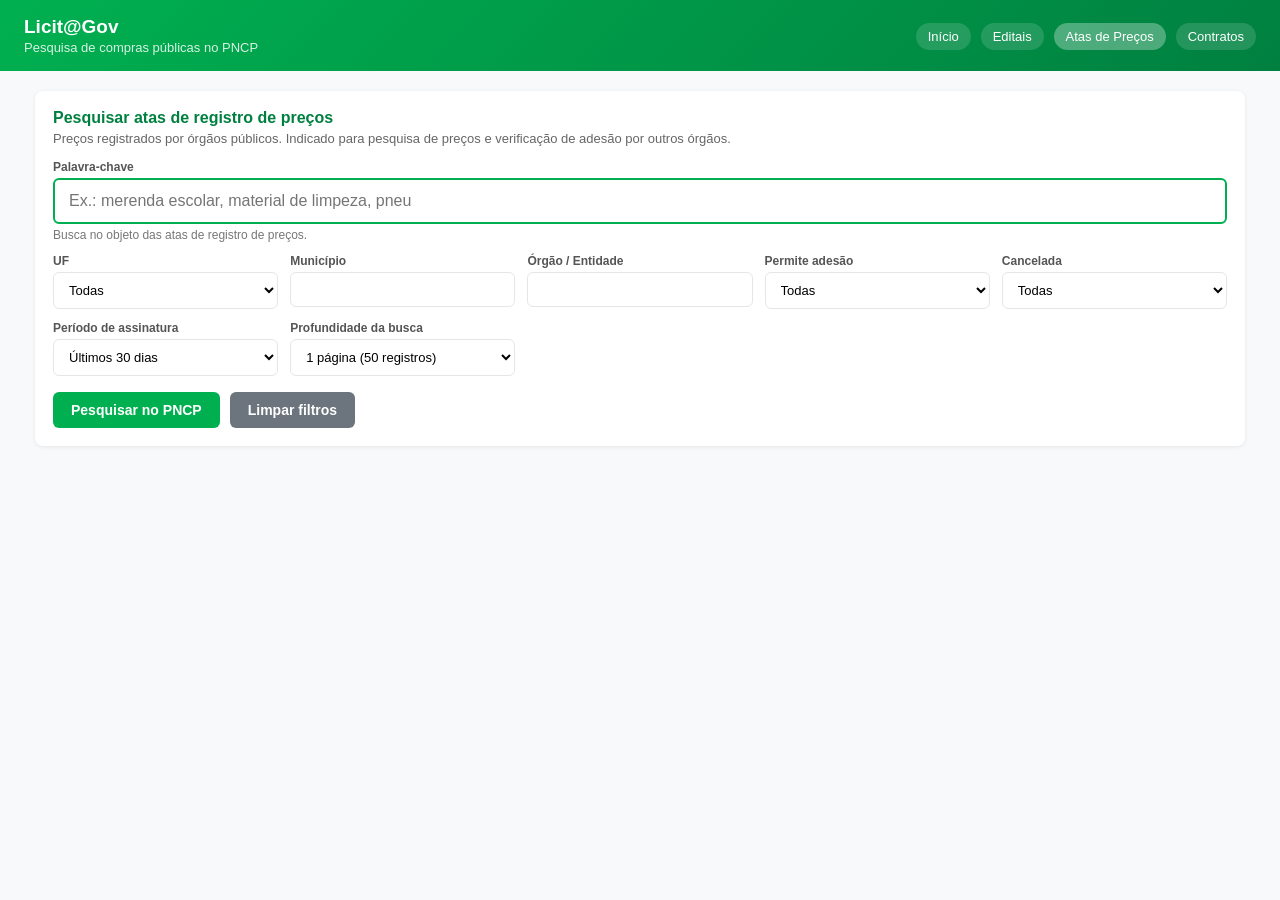
==== atas.html @ 56d68a2c "feat: demonstracao de pesquisa no PNCP no visual Licit@Gov Clone estatico das telas de consulta do P" ====
<!DOCTYPE html>
<html lang="pt-BR">
<head>
<meta charset="UTF-8">
<meta name="viewport" content="width=device-width, initial-scale=1.0">
<title>Atas de Registro de Preços — Licit@Gov</title>
<link rel="stylesheet" href="css/estilo.css">
</head>
<body>

<header class="topo">
    <h1>Licit@Gov <small>Pesquisa de compras públicas no PNCP</small></h1>
    <nav>
        <a href="index.html">Início</a>
        <a href="editais.html">Editais</a>
        <a href="atas.html" class="ativo">Atas de Preços</a>
        <a href="contratos.html">Contratos</a>
    </nav>
</header>

<main>

    <div class="card">
        <h2>Pesquisar atas de registro de preços</h2>
        <p class="sub">
            Preços registrados por órgãos públicos. Indicado para pesquisa de preços
            e verificação de adesão por outros órgãos.
        </p>

        <form id="form-filtros">
            <div id="filtros"></div>

            <div class="acoes">
                <button type="submit">Pesquisar no PNCP</button>
                <button type="button" class="sec" id="btn-limpar">Limpar filtros</button>
            </div>
        </form>
    </div>

</main>

<script src="js/filtros.js"></script>
<script>renderizarFiltros('ata');</script>

</body>
</html>
---- css/estilo.css ----
/* ====== Licit@Gov — estilo base ====== */

:root {
    --verde: #00B050;
    --verde-escuro: #008040;
    --cinza-claro: #B3BEB2;
    --fundo: #F8F9FA;
    --texto: #333;
    --borda: #E4E8E5;
    --sombra: 0 1px 4px rgba(0, 0, 0, .08);
}

* { box-sizing: border-box; }

body {
    margin: 0;
    font-family: "Segoe UI", Aptos, Inter, sans-serif;
    background: var(--fundo);
    color: var(--texto);
    font-size: 14px;
}

/* ---------- topo ---------- */

.topo {
    background: linear-gradient(135deg, var(--verde), var(--verde-escuro));
    color: #fff;
    padding: 16px 24px;
    display: flex;
    align-items: center;
    justify-content: space-between;
    flex-wrap: wrap;
    gap: 12px;
}

.topo h1 { margin: 0; font-size: 19px; font-weight: 600; }
.topo h1 small { font-weight: 400; opacity: .85; font-size: 13px; display: block; margin-top: 2px; }

.topo nav a {
    color: #fff;
    text-decoration: none;
    font-size: 13px;
    padding: 6px 12px;
    border-radius: 20px;
    background: rgba(255, 255, 255, .14);
    margin-left: 6px;
}
.topo nav a:hover, .topo nav a.ativo { background: rgba(255, 255, 255, .3); }

/* ---------- estrutura ---------- */

main { max-width: 1250px; margin: 0 auto; padding: 20px; }

.card {
    background: #fff;
    border-radius: 8px;
    box-shadow: var(--sombra);
    padding: 18px;
    margin-bottom: 18px;
}

.card h2 {
    margin: 0 0 4px;
    font-size: 16px;
    color: var(--verde-escuro);
}

.card p.sub { margin: 0 0 14px; font-size: 13px; color: #666; }

/* ---------- formulários ---------- */

.grid {
    display: grid;
    grid-template-columns: repeat(auto-fit, minmax(200px, 1fr));
    gap: 12px;
}

.campo { display: flex; flex-direction: column; gap: 4px; }
.campo label { font-size: 12px; font-weight: 600; color: #555; }
.campo.destaque { grid-column: 1 / -1; }
.campo.destaque input { font-size: 16px; padding: 12px 14px; border-width: 2px; }

input, select {
    padding: 9px 11px;
    border: 1px solid var(--borda);
    border-radius: 6px;
    font-size: 13px;
    font-family: inherit;
    background: #fff;
    width: 100%;
}

input:focus, select:focus {
    outline: none;
    border-color: var(--verde);
    box-shadow: 0 0 0 3px rgba(0, 176, 80, .12);
}

.campo.destaque input { border: 2px solid var(--verde); }

.acoes { margin-top: 16px; display: flex; gap: 10px; flex-wrap: wrap; }

button, .botao {
    padding: 10px 18px;
    border: none;
    border-radius: 6px;
    background: var(--verde);
    color: #fff;
    font-size: 14px;
    font-weight: 600;
    cursor: pointer;
    text-decoration: none;
    display: inline-block;
}

button.sec, .botao.sec { background: #6c757d; }
button:hover, .botao:hover { filter: brightness(.94); }
button:disabled { opacity: .5; cursor: not-allowed; }

/* ---------- tabelas ---------- */

.tabela-wrap { overflow-x: auto; }

table { width: 100%; border-collapse: collapse; font-size: 13px; }

th, td {
    text-align: left;
    padding: 10px 8px;
    border-bottom: 1px solid #EEE;
    vertical-align: top;
}

th {
    background: #F1F3F4;
    font-size: 11px;
    text-transform: uppercase;
    letter-spacing: .03em;
    color: #555;
    white-space: nowrap;
}

tbody tr:hover td { background: #FAFAFA; }

td.num { white-space: nowrap; font-variant-numeric: tabular-nums; }

/* ---------- avisos ---------- */

.aviso {
    background: #FFF8E1;
    border-left: 4px solid #FFC107;
    padding: 11px 14px;
    font-size: 13px;
    border-radius: 4px;
    margin-bottom: 14px;
    line-height: 1.5;
}

.aviso.ok { background: #E8F5E9; border-left-color: var(--verde); }
.aviso.erro { background: #FFEBEE; border-left-color: #E53935; }

/* ---------- utilidades ---------- */

.linha { display: flex; gap: 10px; align-items: center; flex-wrap: wrap; }
.espaco { flex: 1; }
.mudo { color: #777; font-size: 12px; }
.tag {
    display: inline-block;
    background: #E8F5E9;
    color: var(--verde-escuro);
    border-radius: 12px;
    padding: 2px 9px;
    font-size: 11px;
    font-weight: 600;
}
a { color: var(--verde-escuro); }
a.link { font-weight: 600; text-decoration: none; }
a.link:hover { text-decoration: underline; }

.carregando {
    display: inline-block;
    width: 14px; height: 14px;
    border: 2px solid #ddd;
    border-top-color: var(--verde);
    border-radius: 50%;
    animation: girar .7s linear infinite;
    vertical-align: -2px;
    margin-right: 6px;
}
@keyframes girar { to { transform: rotate(360deg); } }

/* ---------- página inicial ---------- */

.cartoes { display: grid; grid-template-columns: repeat(auto-fit, minmax(260px, 1fr)); gap: 16px; }

.cartao {
    background: #fff;
    border-radius: 8px;
    box-shadow: var(--sombra);
    padding: 22px;
    text-decoration: none;
    color: var(--texto);
    border-top: 4px solid var(--verde);
    transition: transform .12s ease, box-shadow .12s ease;
}

.cartao:hover { transform: translateY(-2px); box-shadow: 0 6px 16px rgba(0,0,0,.1); }
.cartao h3 { margin: 0 0 6px; color: var(--verde-escuro); font-size: 17px; }
.cartao p { margin: 0; font-size: 13px; color: #666; line-height: 1.5; }

/* ---------- detalhe ---------- */

.dados { display: grid; grid-template-columns: repeat(auto-fit, minmax(280px, 1fr)); gap: 14px; }
.dado { border-bottom: 1px solid #F0F0F0; padding-bottom: 8px; }
.dado .rotulo { font-size: 11px; text-transform: uppercase; color: #888; letter-spacing: .04em; }
.dado .valor { font-size: 14px; margin-top: 3px; word-break: break-word; }

.docs { margin: 0; padding-left: 18px; }
.docs li { margin-bottom: 6px; }

.paginacao { display: flex; gap: 8px; align-items: center; margin-top: 14px; flex-wrap: wrap; }

@media (max-width: 640px) {
    main { padding: 12px; }
    th { font-size: 10px; }
    td, th { padding: 8px 6px; }
}
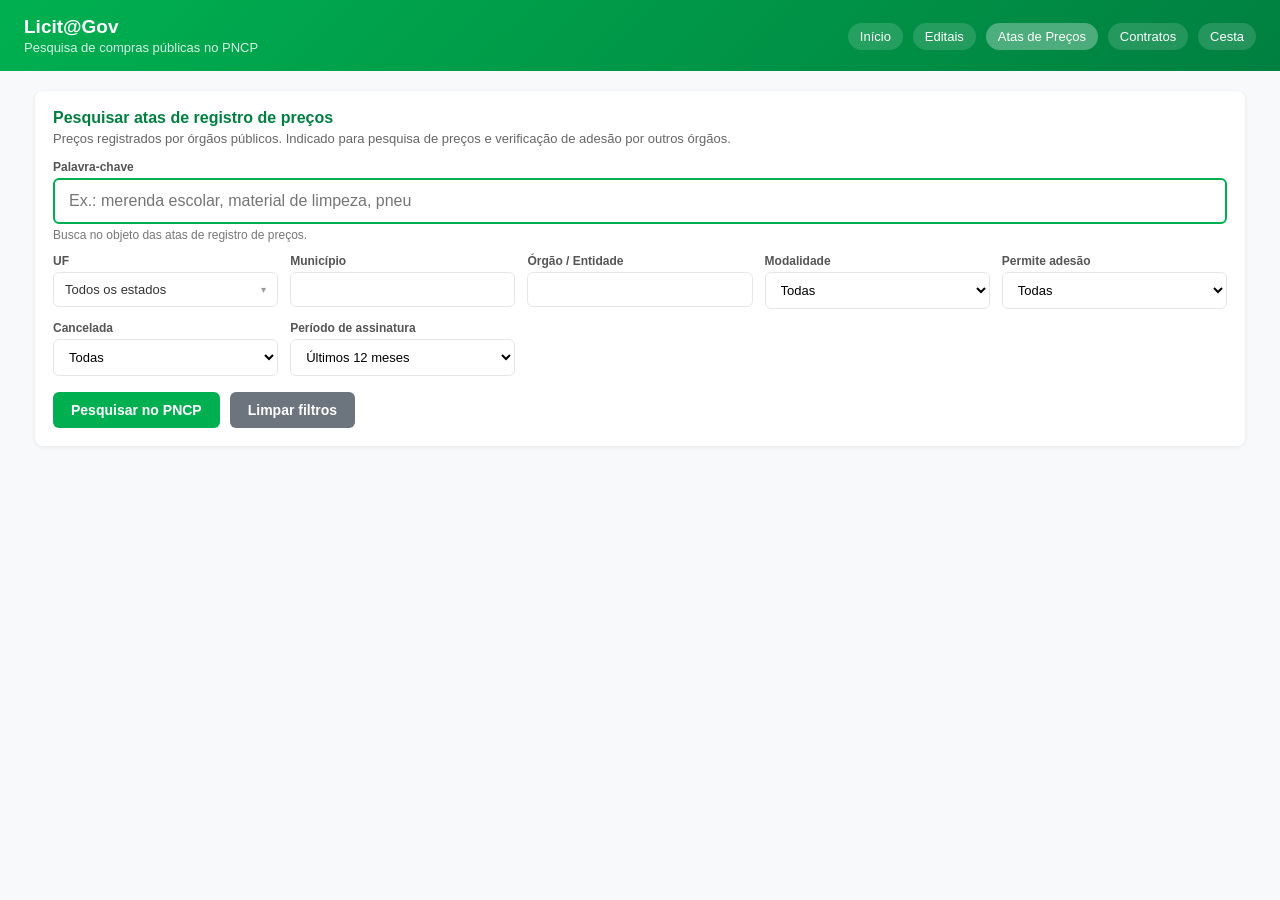
==== commit b493e793: "feat: cesta por item e preco homologado ao lado do estimado Dois pedidos do tecnico de licitacoes.  " ====
--- a/atas.html
+++ b/atas.html
@@ -15,6 +15,7 @@
         <a href="editais.html">Editais</a>
         <a href="atas.html" class="ativo">Atas de Preços</a>
         <a href="contratos.html">Contratos</a>
+        <a href="cesta.html" id="link-cesta">Cesta</a>
     </nav>
 </header>
 
@@ -42,5 +43,7 @@
 <script src="js/filtros.js"></script>
 <script>renderizarFiltros('ata');</script>
 
+<script src="js/cesta.js"></script>
+<script>atualizarNavCesta();</script>
 </body>
 </html>
--- a/css/estilo.css
+++ b/css/estilo.css
@@ -97,6 +97,94 @@
 }
 
 .campo.destaque input { border: 2px solid var(--verde); }
+
+/* ---------- seletor de UF com caixas de marcar ---------- */
+
+.uf-campo { position: relative; }
+
+.uf-botao {
+    width: 100%;
+    background: #fff;
+    color: var(--texto);
+    border: 1px solid var(--borda);
+    border-radius: 6px;
+    padding: 9px 11px;
+    font-size: 13px;
+    font-weight: 400;
+    display: flex;
+    align-items: center;
+    justify-content: space-between;
+    gap: 8px;
+    cursor: pointer;
+    text-align: left;
+}
+
+.uf-botao:hover { border-color: var(--verde); }
+
+.uf-botao.aberto {
+    border-color: var(--verde);
+    box-shadow: 0 0 0 3px rgba(0, 176, 80, .12);
+}
+
+.uf-botao .seta { color: #999; font-size: 10px; }
+
+.uf-painel {
+    position: absolute;
+    z-index: 60;
+    top: calc(100% + 6px);
+    left: 0;
+    min-width: 340px;
+    max-height: 320px;
+    overflow-y: auto;
+    background: #fff;
+    border: 1px solid var(--borda);
+    border-radius: 8px;
+    box-shadow: 0 10px 28px rgba(0, 0, 0, .14);
+    padding: 10px 14px 12px;
+}
+
+.uf-acoes {
+    display: flex;
+    justify-content: flex-end;
+    border-bottom: 1px solid #F0F0F0;
+    padding-bottom: 8px;
+    margin-bottom: 4px;
+}
+
+.uf-acoes a { font-size: 11px; }
+
+.uf-grupo strong {
+    display: block;
+    font-size: 10px;
+    text-transform: uppercase;
+    letter-spacing: .05em;
+    color: #999;
+    margin: 10px 0 5px;
+}
+
+.uf-opcoes {
+    display: flex;
+    flex-wrap: wrap;
+    gap: 6px 16px;
+}
+
+.uf-opcoes label {
+    display: flex;
+    align-items: center;
+    gap: 5px;
+    font-size: 12px;
+    font-weight: 400;
+    color: var(--texto);
+    cursor: pointer;
+    white-space: nowrap;
+}
+
+.uf-opcoes input[type=checkbox] {
+    width: auto;
+    margin: 0;
+    accent-color: var(--verde);
+    cursor: pointer;
+}
 
 .acoes { margin-top: 16px; display: flex; gap: 10px; flex-wrap: wrap; }
 
@@ -219,6 +307,69 @@
 
 .paginacao { display: flex; gap: 8px; align-items: center; margin-top: 14px; flex-wrap: wrap; }
 
+/* ---------- seleção de registros ---------- */
+
+.tabela-wrap input[type=checkbox] {
+    width: auto;
+    margin: 0;
+    accent-color: var(--verde);
+    cursor: pointer;
+}
+
+#contador-selecao { font-size: 12px; }
+
+.aviso-cesta {
+    font-size: 11.5px;
+    color: #7A5E12;
+    background: #FBF6E7;
+    border: 1px solid #E8D9A8;
+    border-radius: 4px;
+    padding: 3px 8px;
+}
+
+/* ---------- cesta de itens ---------- */
+
+.acoes-item { white-space: nowrap; }
+.acoes-item .mini + .mini { margin-left: 6px; }
+
+nav a.com-itens {
+    color: var(--verde-escuro);
+    font-weight: 700;
+}
+
+button:disabled { opacity: .5; cursor: not-allowed; }
+
+/* ---------- botão pequeno e linha de preços ---------- */
+
+button.mini {
+    padding: 4px 10px;
+    font-size: 12px;
+    font-weight: 600;
+    border-radius: 4px;
+    background: var(--verde-escuro);
+    white-space: nowrap;
+    line-height: 1.4;
+}
+
+button.mini:hover { background: var(--verde); }
+
+tr.linha-precos > td {
+    background: #F7F9F8;
+    border-left: 3px solid var(--verde);
+    padding: 10px 14px;
+}
+
+.precos-lista {
+    margin: 0;
+    padding-left: 18px;
+    font-size: 12px;
+    max-height: 220px;
+    overflow: auto;
+}
+
+.precos-lista li { margin-bottom: 6px; }
+.precos-lista li:last-child { margin-bottom: 0; }
+
 @media (max-width: 640px) {
     main { padding: 12px; }
     th { font-size: 10px; }
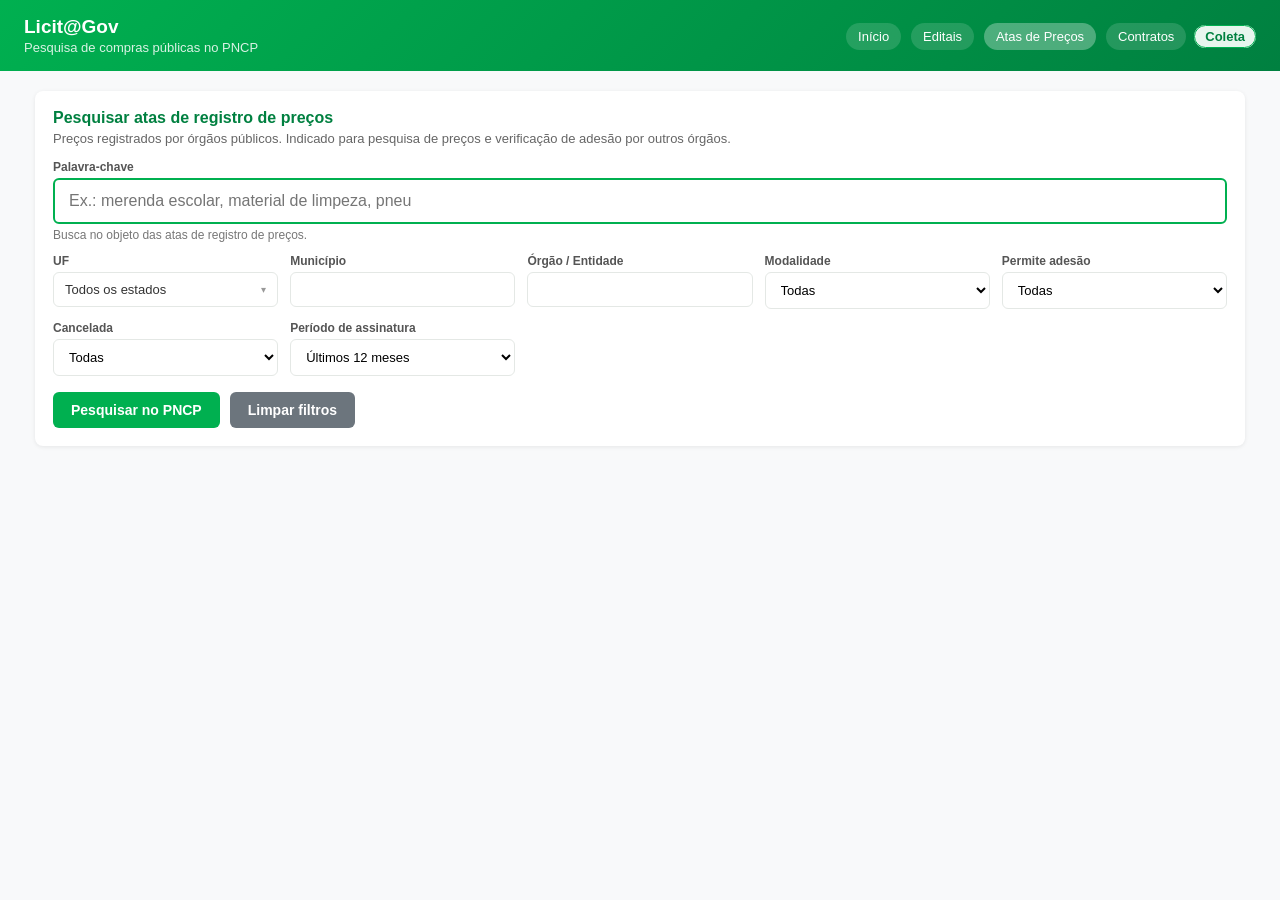
==== commit 178a56fb: "feat: coletas de precos com historico e nome definitivo Tres pedidos do tecnico.  1. "Cesta" saiu: o" ====
--- a/atas.html
+++ b/atas.html
@@ -15,7 +15,7 @@
         <a href="editais.html">Editais</a>
         <a href="atas.html" class="ativo">Atas de Preços</a>
         <a href="contratos.html">Contratos</a>
-        <a href="cesta.html" id="link-cesta">Cesta</a>
+        <a href="coleta.html" id="link-coleta">Coleta</a>
     </nav>
 </header>
 
@@ -43,7 +43,7 @@
 <script src="js/filtros.js"></script>
 <script>renderizarFiltros('ata');</script>
 
-<script src="js/cesta.js"></script>
-<script>atualizarNavCesta();</script>
+<script src="js/coleta.js"></script>
+<script>atualizarNavColeta();</script>
 </body>
 </html>
--- a/css/estilo.css
+++ b/css/estilo.css
@@ -318,7 +318,7 @@
 
 #contador-selecao { font-size: 12px; }
 
-.aviso-cesta {
+.aviso-coleta {
     font-size: 11.5px;
     color: #7A5E12;
     background: #FBF6E7;
@@ -327,14 +327,59 @@
     padding: 3px 8px;
 }
 
-/* ---------- cesta de itens ---------- */
+/* ---------- coleta de preços ---------- */
 
 .acoes-item { white-space: nowrap; }
 .acoes-item .mini + .mini { margin-left: 6px; }
 
-nav a.com-itens {
+/* link do topo: precisa ser visível, não apagado */
+nav a#link-coleta {
+    background: #E8F5EE;
     color: var(--verde-escuro);
-    font-weight: 700;
+    border: 1px solid var(--verde);
+    border-radius: 14px;
+    padding: 3px 10px;
+    font-weight: 600;
+    margin-left: 4px;
+}
+
+nav a#link-coleta:hover {
+    background: var(--verde);
+    color: #fff;
+}
+
+nav a#link-coleta.com-itens {
+    background: var(--verde);
+    color: #fff;
+}
+
+/* cada coleta do histórico */
+details.coleta {
+    border: 1px solid var(--borda);
+    border-left: 3px solid var(--borda);
+    border-radius: 6px;
+    padding: 10px 14px;
+    margin-bottom: 12px;
+    background: #fff;
+}
+
+details.coleta[open] {
+    border-left-color: var(--verde);
+}
+
+details.coleta summary {
+    cursor: pointer;
+    font-size: 13px;
+    padding: 2px 0;
+}
+
+details.coleta summary strong { font-size: 13.5px; }
+
+.coleta-acoes {
+    display: flex;
+    gap: 8px;
+    flex-wrap: wrap;
+    margin: 10px 0;
 }
 
 button:disabled { opacity: .5; cursor: not-allowed; }
@@ -359,16 +404,22 @@
     padding: 10px 14px;
 }
 
-.precos-lista {
-    margin: 0;
-    padding-left: 18px;
+.precos-contexto {
+    display: flex;
+    align-items: baseline;
+    gap: 8px;
     font-size: 12px;
-    max-height: 220px;
-    overflow: auto;
-}
-
-.precos-lista li { margin-bottom: 6px; }
-.precos-lista li:last-child { margin-bottom: 0; }
+    margin-bottom: 8px;
+}
+
+.precos-contexto strong {
+    font-size: 14px;
+    color: var(--verde-escuro);
+}
+
+table.precos-tabela { font-size: 12px; }
+table.precos-tabela th { font-size: 10px; padding: 6px 8px; }
+table.precos-tabela td { padding: 6px 8px; }
 
 @media (max-width: 640px) {
     main { padding: 12px; }
